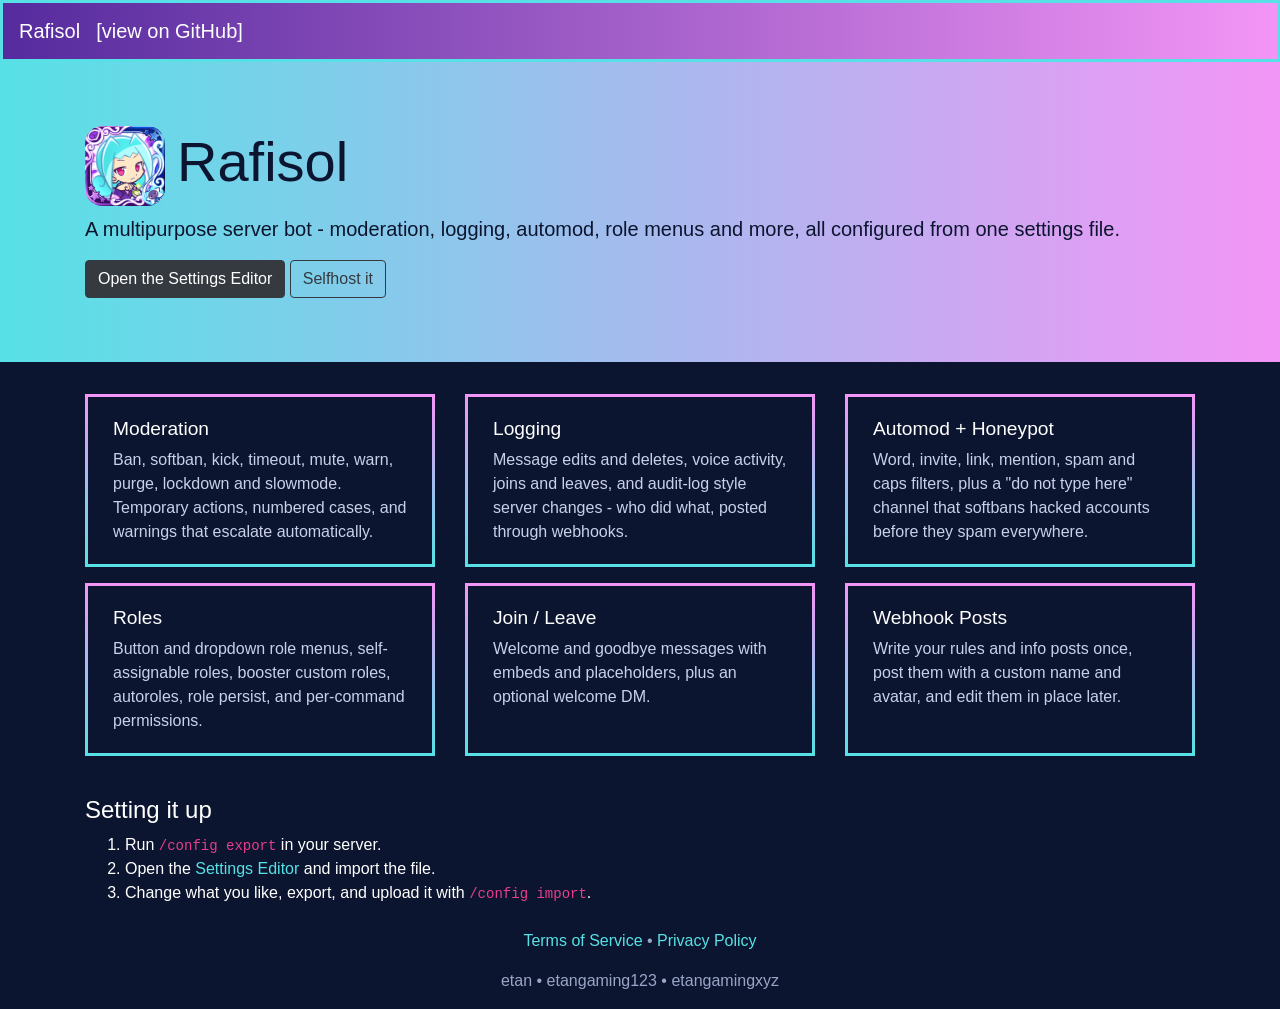
==== index.html @ 928d805d "Initial commit" ====
<!DOCTYPE html>
<html lang="en">
	<head>
		<link rel="icon" href="siteresources/icon.png">
		<meta charset="UTF-8">
		<meta http-equiv="X-UA-Compatible" content="IE=edge">
		<meta name="viewport" content="width=device-width, initial-scale=1">
		<title>Rafisol</title>
		<meta name="description" content="Rafisol - a multipurpose Discord server bot: moderation, logging, automod, honeypot, role menus and webhook posts.">

		<meta name="theme-color" content="#F395F6">
		<!-- Bootstrap -->
		<link href="siteresources/bootstrap-4.4.1.css" rel="stylesheet">
		<link href="siteresources/style.css" rel="stylesheet">
	</head>
	<body>
		<nav class="navbar navbar-expand-lg navbar-dark bg-dark">
			<a class="navbar-brand" href="index.html">Rafisol</a>
			<a class="navbar-brand" href="https://github.com/etangaming123/rafisol">[view on GitHub]</a>
		</nav>

		<div class="jumbotron jumbotron-fluid">
			<div class="container">
				<h1 class="display-4"><img id="brandicon" src="siteresources/icon.png" alt="">Rafisol</h1>
				<p class="lead">A multipurpose server bot - moderation, logging, automod, role menus and more, all configured from one settings file.</p>
				<a class="btn btn-dark" href="editor.html">Open the Settings Editor</a>
				<a class="btn btn-outline-dark" href="https://github.com/etangaming123/rafisol#selfhosting">Selfhost it</a>
			</div>
		</div>

		<div class="container">
			<div class="row">
				<div class="col-md-4">
					<div class="feature">
						<h3>Moderation</h3>
						<p>Ban, softban, kick, timeout, mute, warn, purge, lockdown and slowmode. Temporary actions, numbered cases, and warnings that escalate automatically.</p>
					</div>
				</div>
				<div class="col-md-4">
					<div class="feature">
						<h3>Logging</h3>
						<p>Message edits and deletes, voice activity, joins and leaves, and audit-log style server changes - who did what, posted through webhooks.</p>
					</div>
				</div>
				<div class="col-md-4">
					<div class="feature">
						<h3>Automod + Honeypot</h3>
						<p>Word, invite, link, mention, spam and caps filters, plus a "do not type here" channel that softbans hacked accounts before they spam everywhere.</p>
					</div>
				</div>
				<div class="col-md-4">
					<div class="feature">
						<h3>Roles</h3>
						<p>Button and dropdown role menus, self-assignable roles, booster custom roles, autoroles, role persist, and per-command permissions.</p>
					</div>
				</div>
				<div class="col-md-4">
					<div class="feature">
						<h3>Join / Leave</h3>
						<p>Welcome and goodbye messages with embeds and placeholders, plus an optional welcome DM.</p>
					</div>
				</div>
				<div class="col-md-4">
					<div class="feature">
						<h3>Webhook Posts</h3>
						<p>Write your rules and info posts once, post them with a custom name and avatar, and edit them in place later.</p>
					</div>
				</div>
			</div>

			<h2 class="h4 mt-4">Setting it up</h2>
			<ol>
				<li>Run <code>/config export</code> in your server.</li>
				<li>Open the <a href="editor.html">Settings Editor</a> and import the file.</li>
				<li>Change what you like, export, and upload it with <code>/config import</code>.</li>
			</ol>
		</div>

		<footer class="text-center mt-4">
			<p><a href="termsofservice.html">Terms of Service</a> • <a href="privacypolicy.html">Privacy Policy</a></p>
			<p>etan • etangaming123 • etangamingxyz</p>
		</footer>
	</body>
</html>
---- siteresources/style.css ----
body {
	background-color: #0C152F;
	color: #e8ecf8;
}

p, h1, h2, h3, h4, h5, li {
	color: white;
}

a {
	color: #57E1E6;
}

a:hover {
	color: #F395F6;
}

.navbar {
	background-image: linear-gradient(to right, #552B9D, #F395F6);
	border: 3px solid #57E1E6;
}

.jumbotron {
	background-image: linear-gradient(to right, #57E1E6, #F395F6);
}

.jumbotron h1,
.jumbotron p {
	color: #0C152F;
}

.feature {
	border: 3px solid transparent;
	border-image: linear-gradient(to bottom, #F395F6, #57E1E6);
	border-image-slice: 1;
	padding: 20px 25px;
	margin-bottom: 16px;
	height: calc(100% - 16px);
}

.feature h3 {
	font-size: 1.2rem;
}

.feature p {
	color: #c9d1ea;
	margin-bottom: 0;
}

#brandicon {
	border-radius: 22%;
	vertical-align: middle;
	display: inline-block;
	margin-right: 12px;
	width: 80px;
}

.editor-footer p,
footer p {
	color: #9aa6c8;
}
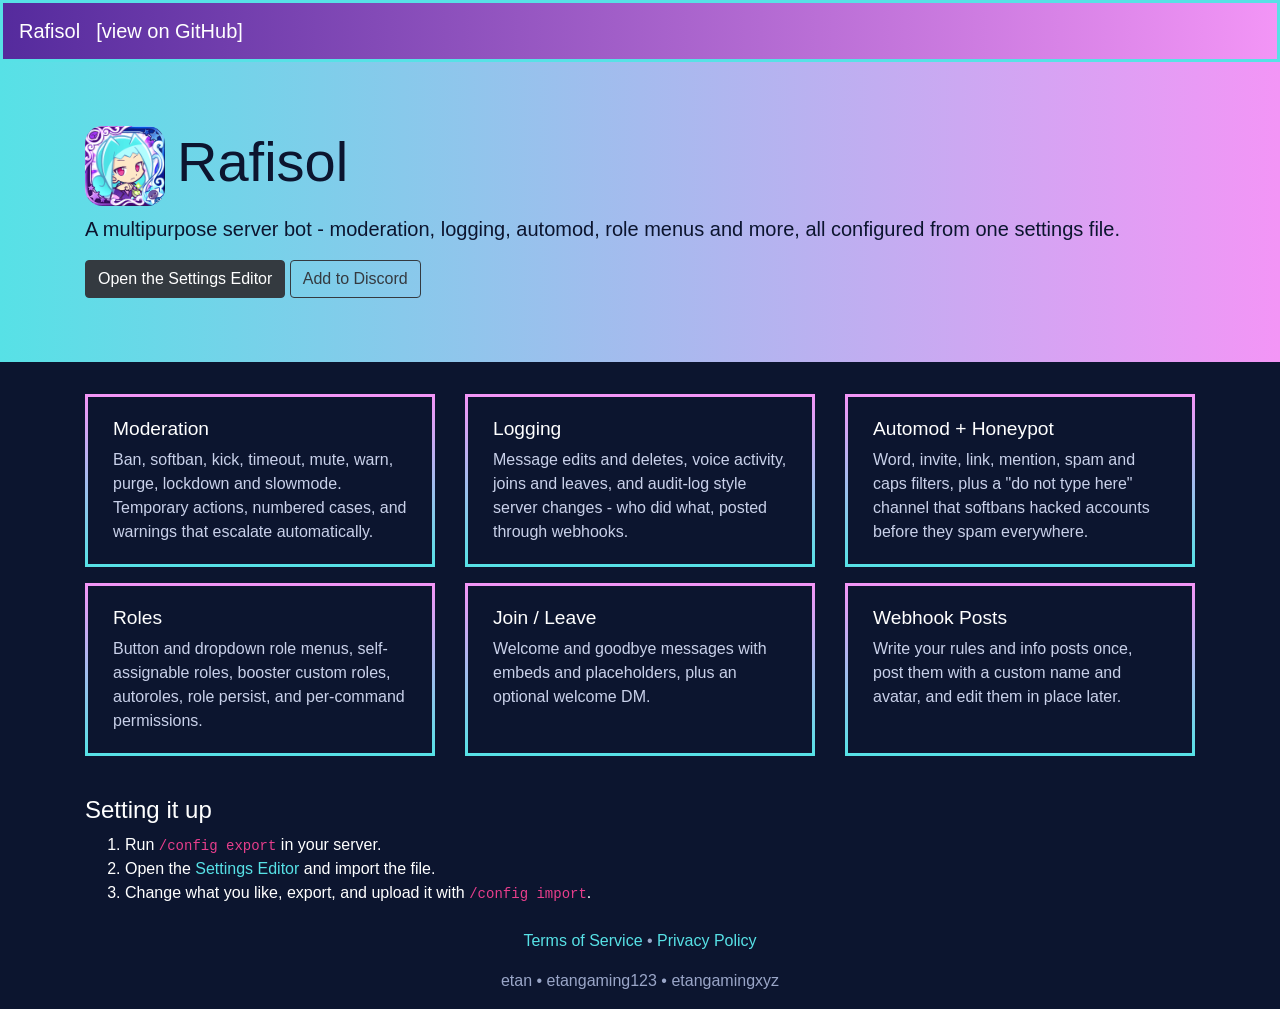
==== commit 58b12099: "add 2 discord" ====
--- a/index.html
+++ b/index.html
@@ -24,7 +24,7 @@
 				<h1 class="display-4"><img id="brandicon" src="siteresources/icon.png" alt="">Rafisol</h1>
 				<p class="lead">A multipurpose server bot - moderation, logging, automod, role menus and more, all configured from one settings file.</p>
 				<a class="btn btn-dark" href="editor.html">Open the Settings Editor</a>
-				<a class="btn btn-outline-dark" href="https://github.com/etangaming123/rafisol#selfhosting">Selfhost it</a>
+				<a class="btn btn-outline-dark" href="https://discord.com/oauth2/authorize?client_id=1563324610106236938">Add to Discord</a>
 			</div>
 		</div>
 
